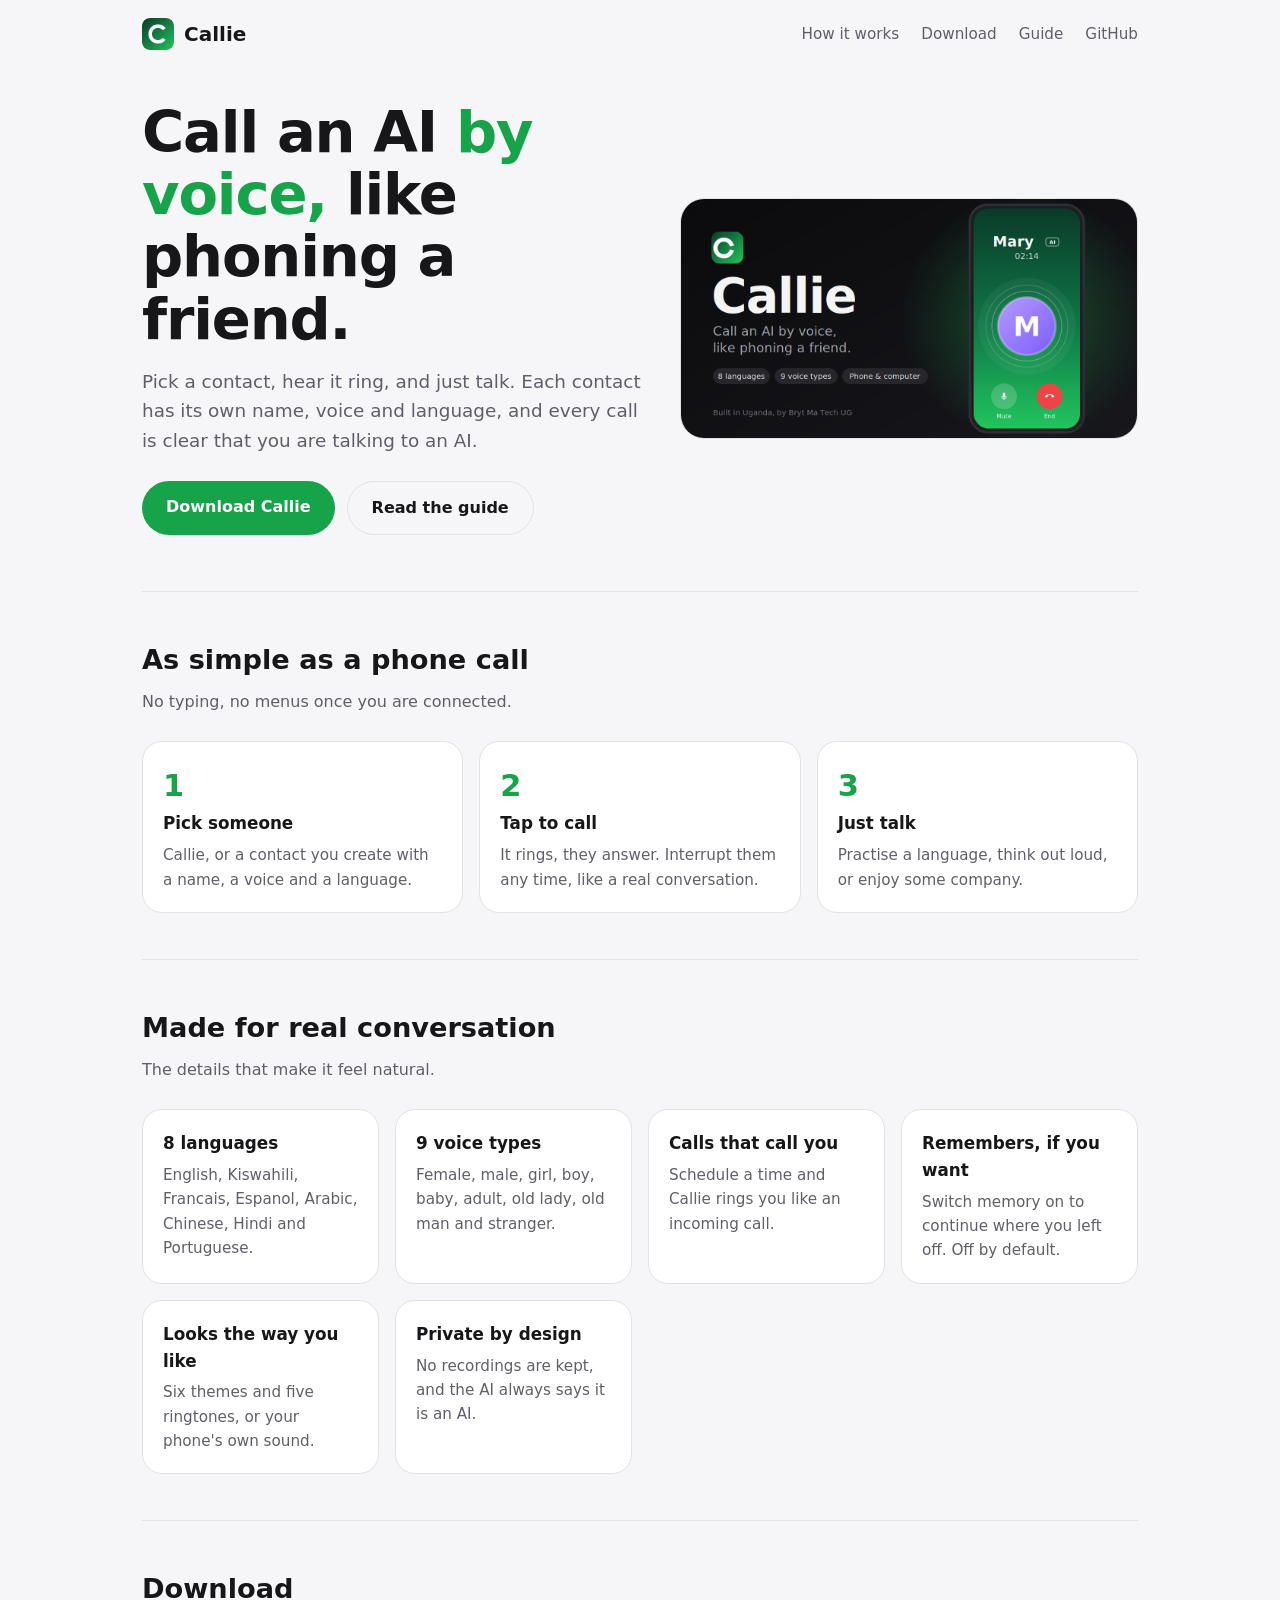
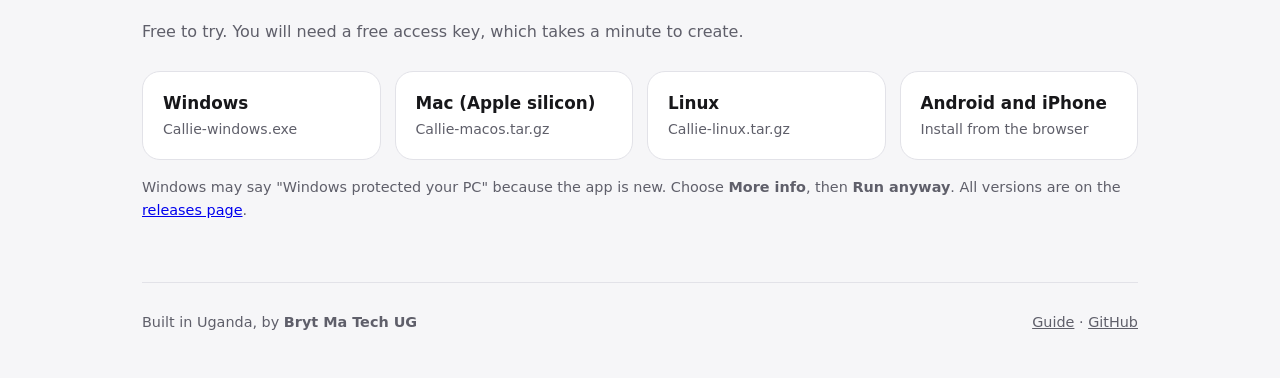
==== docs/index.html @ f7118986 "Callie v26" ====
<!doctype html>
<html lang="en">
<head>
<meta charset="utf-8">
<meta name="viewport" content="width=device-width, initial-scale=1">
<title>Callie - call an AI by voice</title>
<meta name="description" content="Callie lets you talk with friendly AI companions by voice, as simply as making a phone call.">
<meta property="og:title" content="Callie"><meta property="og:description" content="Call an AI by voice, like phoning a friend."><meta property="og:image" content="hero.png">
<link rel="icon" href="icon.png">
<style>
:root{--bg:#0b0b0d;--panel:#141417;--line:#26262b;--ink:#f4f4f5;--mute:#a1a1aa;--accent:#22c55e;--on:#04210f}
@media (prefers-color-scheme:light){:root{--bg:#f6f6f8;--panel:#fff;--line:#e2e2e8;--ink:#17171a;--mute:#5f5f6a;--accent:#16a34a;--on:#fff}}
*{box-sizing:border-box}html{scroll-behavior:smooth}
body{margin:0;background:var(--bg);color:var(--ink);font-family:system-ui,-apple-system,Segoe UI,sans-serif;line-height:1.6}
.wrap{max-width:1040px;margin:0 auto;padding:0 22px}
nav{display:flex;align-items:center;justify-content:space-between;padding:18px 0}
.logo{display:flex;align-items:center;gap:10px;font-weight:700;font-size:1.25rem;color:inherit;text-decoration:none}.logo img{width:32px;height:32px;border-radius:8px}
nav a.l{color:var(--mute);text-decoration:none;margin-left:22px;font-size:.95rem}
.hero{display:grid;grid-template-columns:1.05fr .95fr;gap:32px;align-items:center;padding:34px 0 56px}
@media(max-width:820px){.hero{grid-template-columns:1fr}nav a.l{display:none}}
h1{font-size:clamp(2.2rem,5.2vw,3.6rem);line-height:1.08;margin:0 0 16px;letter-spacing:-.02em}h1 em{font-style:normal;color:var(--accent)}
.lead{color:var(--mute);font-size:1.15rem;max-width:32em;margin:0 0 26px}
.btns{display:flex;gap:12px;flex-wrap:wrap}
.btn{display:inline-block;padding:13px 24px;border-radius:999px;font-weight:600;text-decoration:none;background:var(--accent);color:var(--on)}
.btn.o{background:none;border:1px solid var(--line);color:var(--ink)}
.hero img.pic{width:100%;height:auto;border-radius:24px;border:1px solid var(--line)}
section{padding:46px 0;border-top:1px solid var(--line)}h2{font-size:1.7rem;margin:0 0 8px}.sub{color:var(--mute);margin:0 0 26px}
.grid{display:grid;grid-template-columns:repeat(auto-fit,minmax(220px,1fr));gap:16px}
.card{background:var(--panel);border:1px solid var(--line);border-radius:20px;padding:20px}.card h3{margin:0 0 6px;font-size:1.05rem}.card p{margin:0;color:var(--mute);font-size:.95rem}
.num{font-size:1.9rem;font-weight:700;color:var(--accent)}
.dl{display:grid;grid-template-columns:repeat(auto-fit,minmax(200px,1fr));gap:14px}
.dl a{display:flex;flex-direction:column;gap:2px;padding:18px 20px;border-radius:18px;background:var(--panel);border:1px solid var(--line);color:inherit;text-decoration:none}
.dl a:hover{border-color:var(--accent)}.dl b{font-size:1.05rem}.dl span{color:var(--mute);font-size:.88rem}
.note{color:var(--mute);font-size:.9rem;margin-top:16px}
footer{border-top:1px solid var(--line);padding:28px 0 44px;color:var(--mute);font-size:.9rem;display:flex;justify-content:space-between;flex-wrap:wrap;gap:10px}footer a{color:inherit}
</style>
</head>
<body>
<div class="wrap">
  <nav><a class="logo" href="#"><img src="icon.png" alt="">Callie</a>
    <div><a class="l" href="#how">How it works</a><a class="l" href="#download">Download</a><a class="l" href="GUIDE.md">Guide</a><a class="l" href="https://github.com/muhumuza684/callie">GitHub</a></div></nav>

  <div class="hero">
    <div>
      <h1>Call an AI <em>by voice,</em> like phoning a friend.</h1>
      <p class="lead">Pick a contact, hear it ring, and just talk. Each contact has its own name, voice and language, and every call is clear that you are talking to an AI.</p>
      <div class="btns"><a class="btn" href="#download">Download Callie</a><a class="btn o" href="GUIDE.md">Read the guide</a></div>
    </div>
    <img class="pic" src="hero.png" alt="Callie on a call with Mary">
  </div>

  <section id="how">
    <h2>As simple as a phone call</h2><p class="sub">No typing, no menus once you are connected.</p>
    <div class="grid">
      <div class="card"><div class="num">1</div><h3>Pick someone</h3><p>Callie, or a contact you create with a name, a voice and a language.</p></div>
      <div class="card"><div class="num">2</div><h3>Tap to call</h3><p>It rings, they answer. Interrupt them any time, like a real conversation.</p></div>
      <div class="card"><div class="num">3</div><h3>Just talk</h3><p>Practise a language, think out loud, or enjoy some company.</p></div>
    </div>
  </section>

  <section>
    <h2>Made for real conversation</h2><p class="sub">The details that make it feel natural.</p>
    <div class="grid">
      <div class="card"><h3>8 languages</h3><p>English, Kiswahili, Francais, Espanol, Arabic, Chinese, Hindi and Portuguese.</p></div>
      <div class="card"><h3>9 voice types</h3><p>Female, male, girl, boy, baby, adult, old lady, old man and stranger.</p></div>
      <div class="card"><h3>Calls that call you</h3><p>Schedule a time and Callie rings you like an incoming call.</p></div>
      <div class="card"><h3>Remembers, if you want</h3><p>Switch memory on to continue where you left off. Off by default.</p></div>
      <div class="card"><h3>Looks the way you like</h3><p>Six themes and five ringtones, or your phone's own sound.</p></div>
      <div class="card"><h3>Private by design</h3><p>No recordings are kept, and the AI always says it is an AI.</p></div>
    </div>
  </section>

  <section id="download">
    <h2>Download</h2><p class="sub">Free to try. You will need a free access key, which takes a minute to create.</p>
    <div class="dl">
      <a href="https://github.com/muhumuza684/callie/releases/latest/download/Callie-windows.exe"><b>Windows</b><span>Callie-windows.exe</span></a>
      <a href="https://github.com/muhumuza684/callie/releases/latest/download/Callie-macos.tar.gz"><b>Mac (Apple silicon)</b><span>Callie-macos.tar.gz</span></a>
      <a href="https://github.com/muhumuza684/callie/releases/latest/download/Callie-linux.tar.gz"><b>Linux</b><span>Callie-linux.tar.gz</span></a>
      <a href="GUIDE.md#use-it-on-your-phone"><b>Android and iPhone</b><span>Install from the browser</span></a>
    </div>
    <p class="note">Windows may say "Windows protected your PC" because the app is new. Choose <b>More info</b>, then <b>Run anyway</b>. All versions are on the <a href="https://github.com/muhumuza684/callie/releases">releases page</a>.</p>
  </section>

  <footer><div>Built in Uganda, by <b>Bryt Ma Tech UG</b></div><div><a href="GUIDE.md">Guide</a> &middot; <a href="https://github.com/muhumuza684/callie">GitHub</a></div></footer>
</div>
</body>
</html>
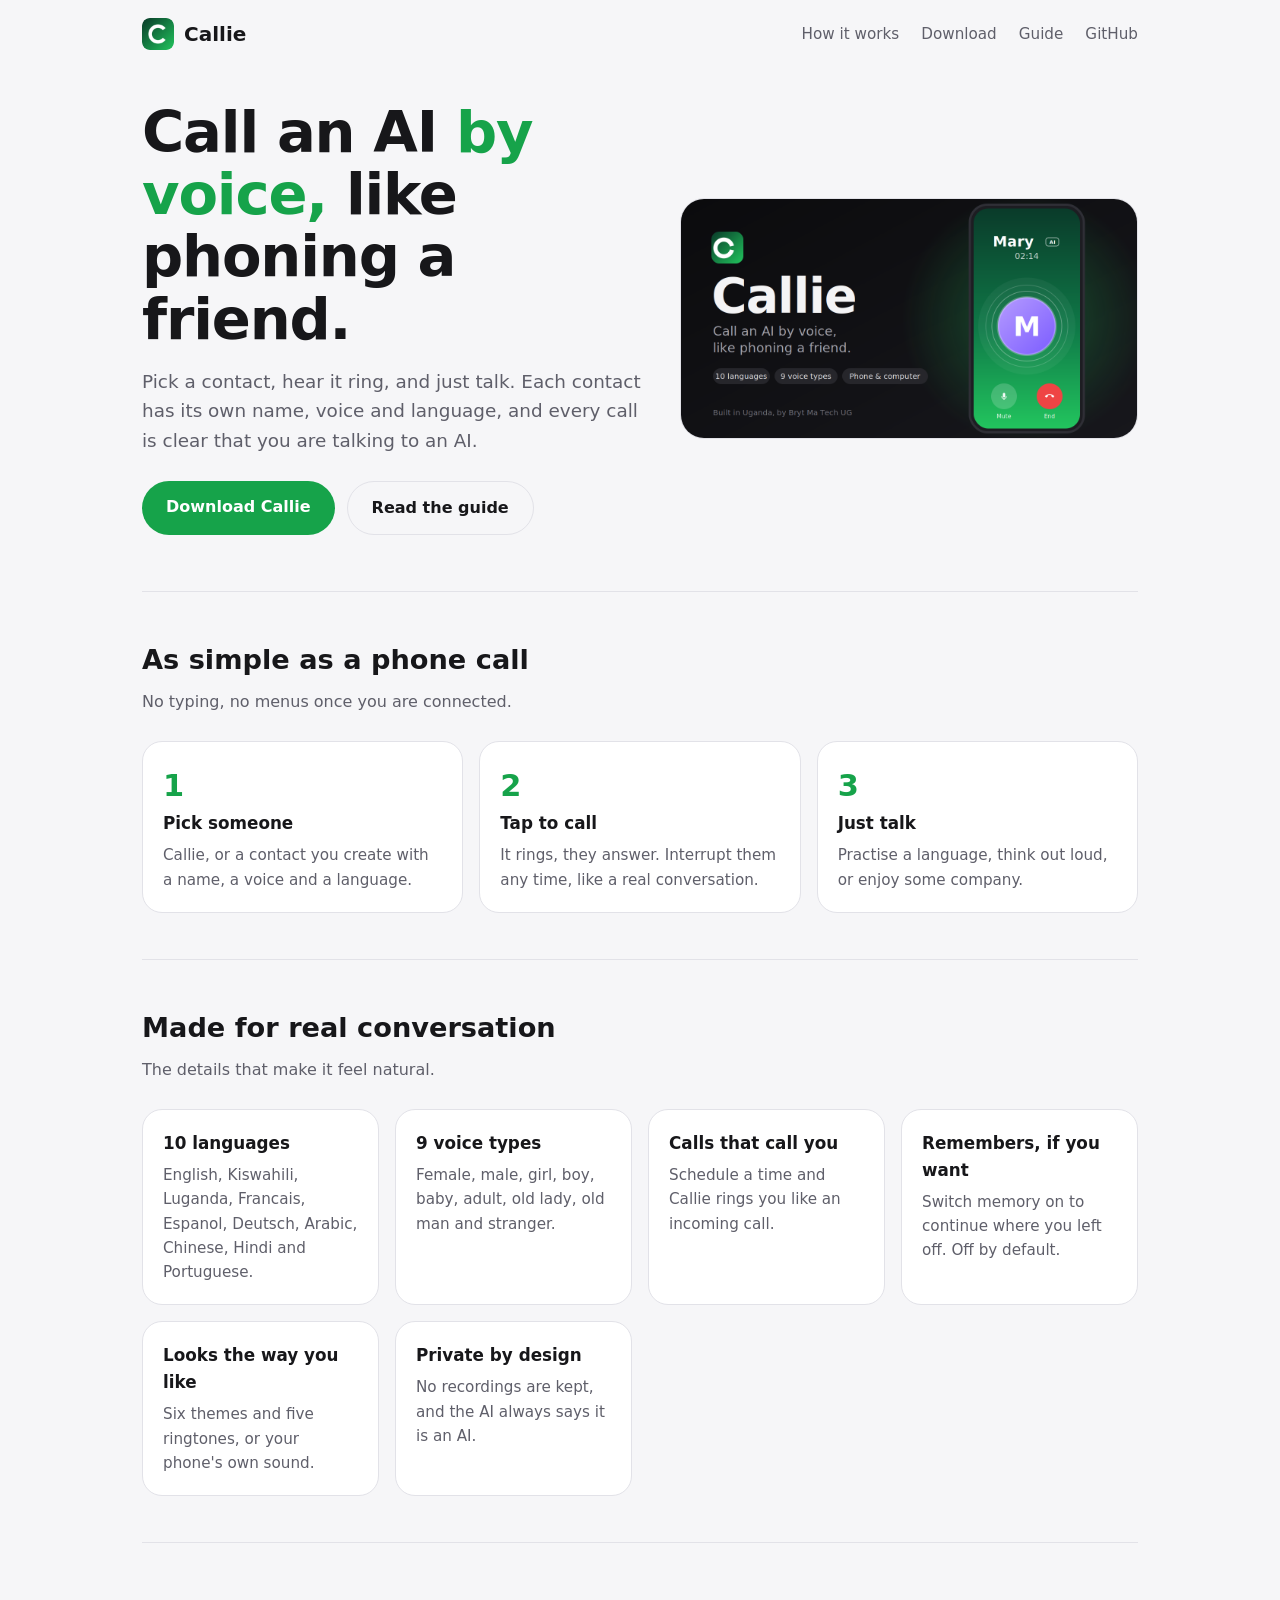
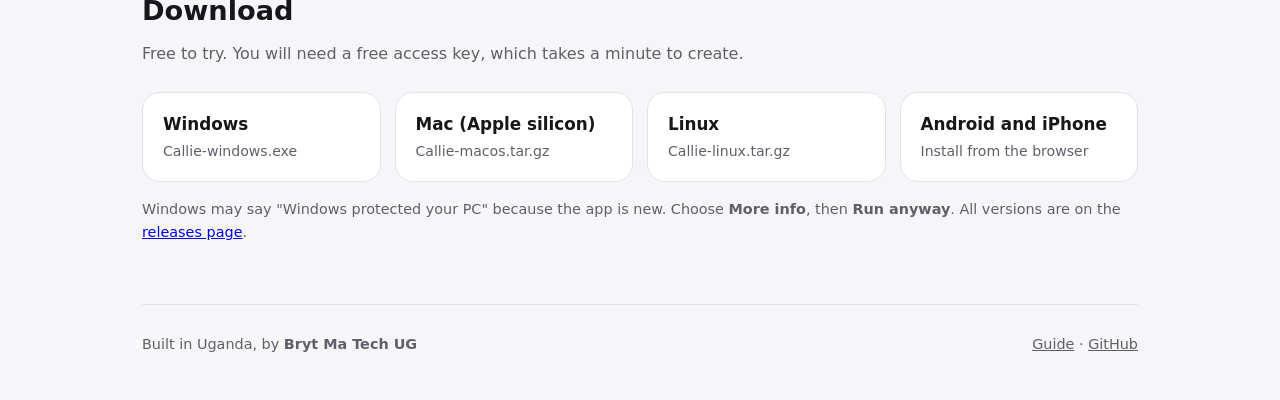
==== commit 8fc080e2: "Callie v29" ====
--- a/docs/index.html
+++ b/docs/index.html
@@ -61,7 +61,7 @@
   <section>
     <h2>Made for real conversation</h2><p class="sub">The details that make it feel natural.</p>
     <div class="grid">
-      <div class="card"><h3>8 languages</h3><p>English, Kiswahili, Francais, Espanol, Arabic, Chinese, Hindi and Portuguese.</p></div>
+      <div class="card"><h3>10 languages</h3><p>English, Kiswahili, Luganda, Francais, Espanol, Deutsch, Arabic, Chinese, Hindi and Portuguese.</p></div>
       <div class="card"><h3>9 voice types</h3><p>Female, male, girl, boy, baby, adult, old lady, old man and stranger.</p></div>
       <div class="card"><h3>Calls that call you</h3><p>Schedule a time and Callie rings you like an incoming call.</p></div>
       <div class="card"><h3>Remembers, if you want</h3><p>Switch memory on to continue where you left off. Off by default.</p></div>
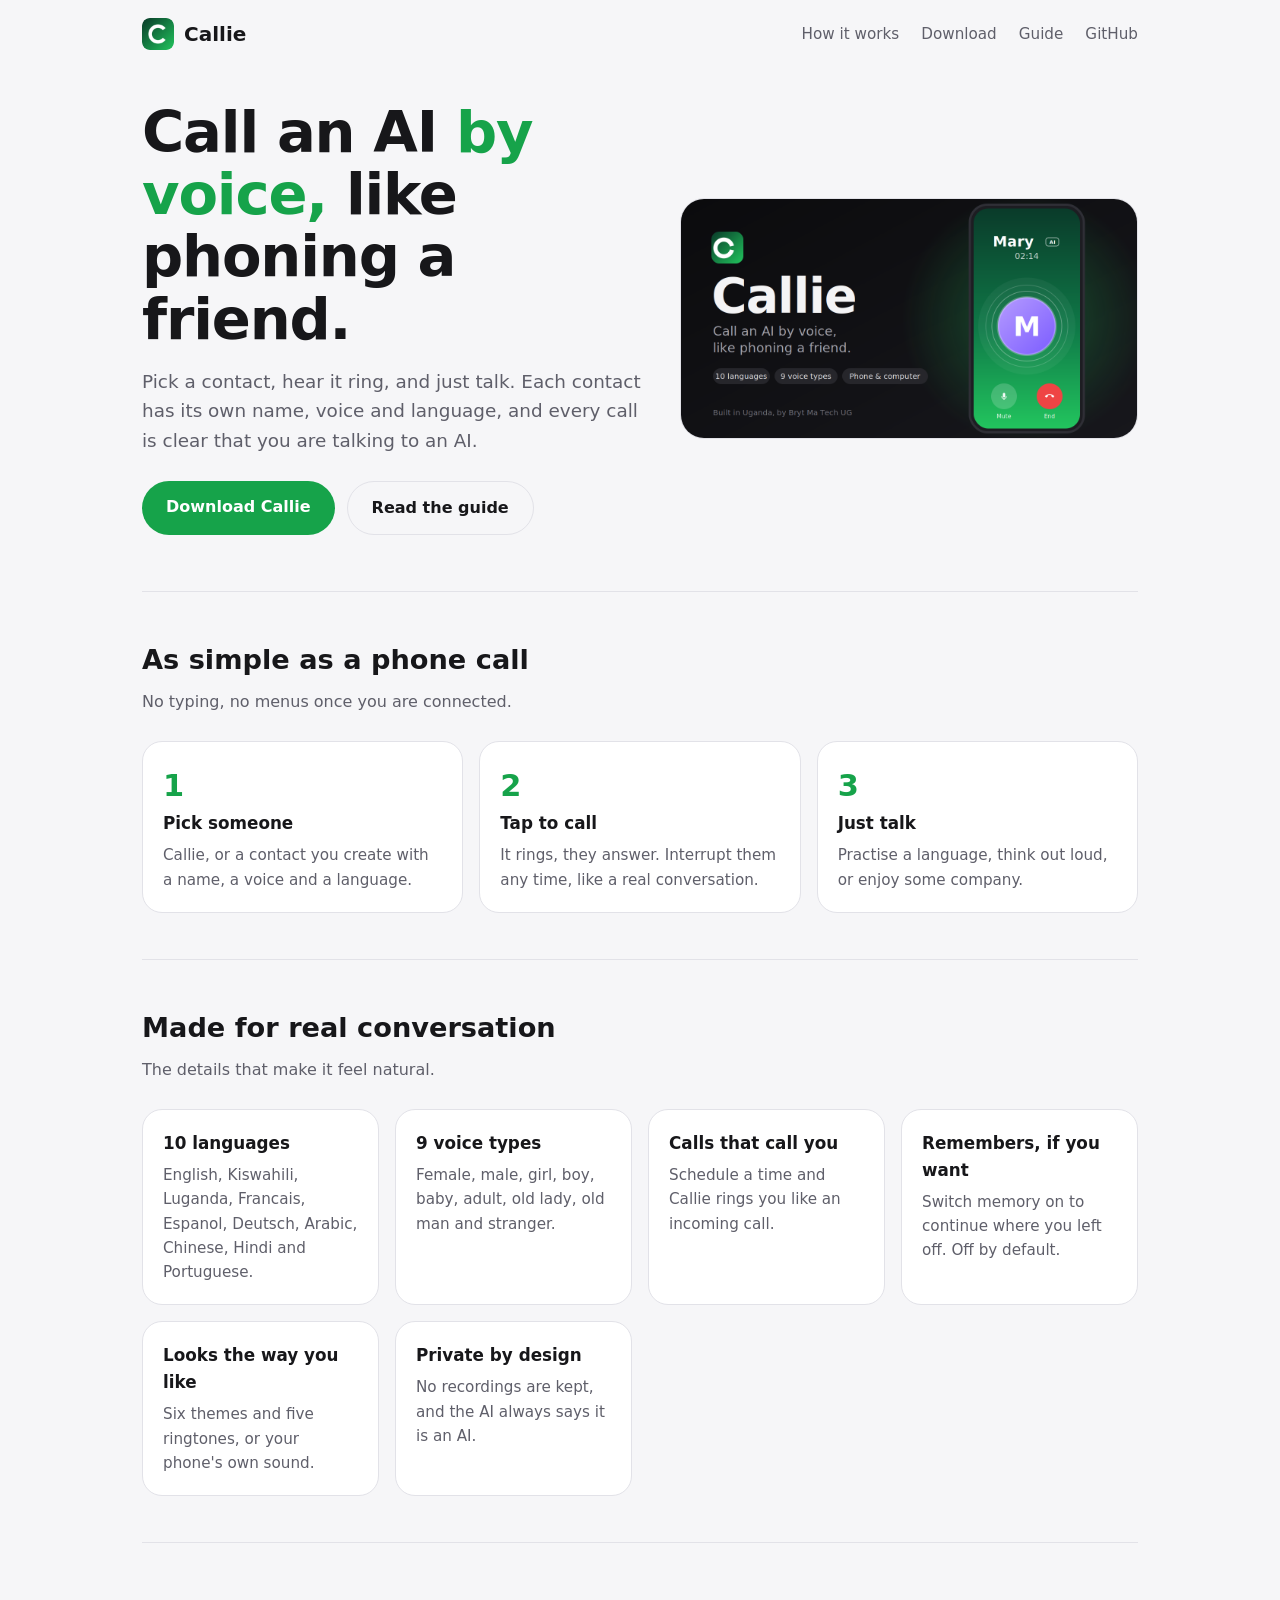
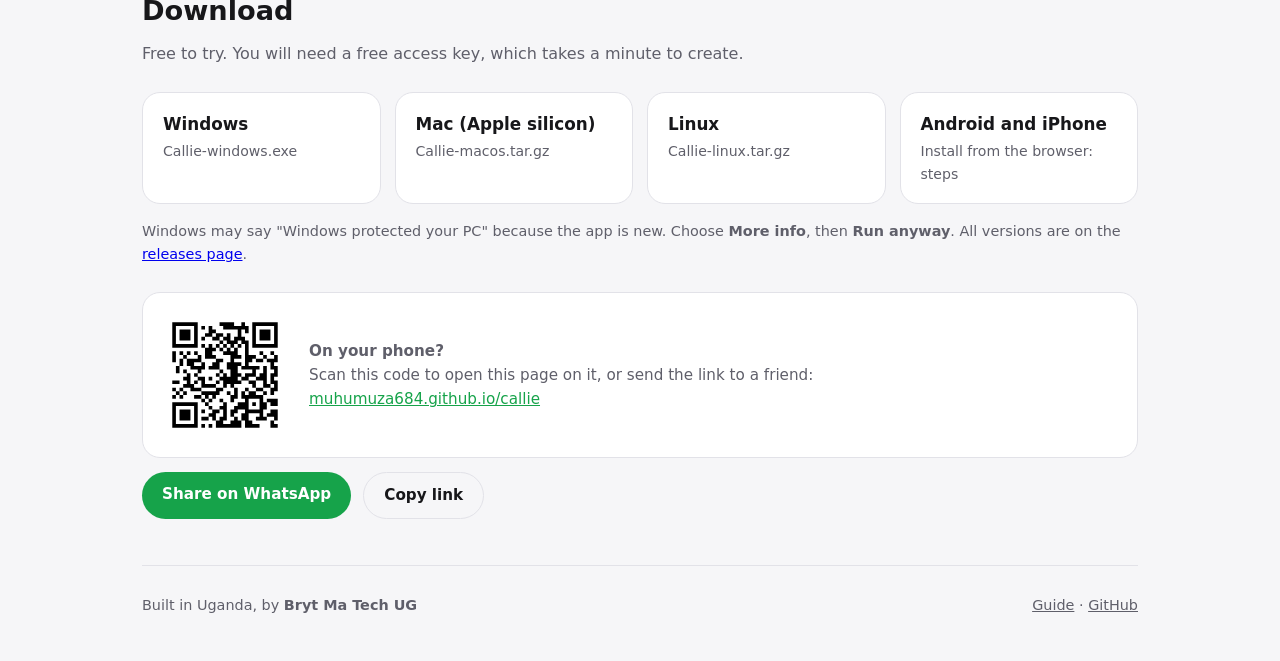
==== commit 4dc51842: "Callie v32" ====
--- a/docs/index.html
+++ b/docs/index.html
@@ -32,19 +32,21 @@
 .dl a{display:flex;flex-direction:column;gap:2px;padding:18px 20px;border-radius:18px;background:var(--panel);border:1px solid var(--line);color:inherit;text-decoration:none}
 .dl a:hover{border-color:var(--accent)}.dl b{font-size:1.05rem}.dl span{color:var(--mute);font-size:.88rem}
 .note{color:var(--mute);font-size:.9rem;margin-top:16px}
+.share{display:flex;gap:12px;flex-wrap:wrap;margin-top:14px}.share .btn{padding:10px 20px;font-size:.95rem}
+.qr{display:flex;gap:18px;align-items:center;margin-top:26px;padding:16px;background:var(--panel);border:1px solid var(--line);border-radius:18px}.qr img{background:#fff;border-radius:10px;padding:6px;flex:none}.qr p{margin:0;color:var(--mute);font-size:.95rem}.qr a{color:var(--accent)}@media (max-width:480px){.qr{flex-direction:column;text-align:center}}
 footer{border-top:1px solid var(--line);padding:28px 0 44px;color:var(--mute);font-size:.9rem;display:flex;justify-content:space-between;flex-wrap:wrap;gap:10px}footer a{color:inherit}
 </style>
 </head>
 <body>
 <div class="wrap">
   <nav><a class="logo" href="#"><img src="icon.png" alt="">Callie</a>
-    <div><a class="l" href="#how">How it works</a><a class="l" href="#download">Download</a><a class="l" href="GUIDE.md">Guide</a><a class="l" href="https://github.com/muhumuza684/callie">GitHub</a></div></nav>
+    <div><a class="l" href="#how">How it works</a><a class="l" href="#download">Download</a><a class="l" href="guide.html">Guide</a><a class="l" href="https://github.com/muhumuza684/callie">GitHub</a></div></nav>
 
   <div class="hero">
     <div>
       <h1>Call an AI <em>by voice,</em> like phoning a friend.</h1>
       <p class="lead">Pick a contact, hear it ring, and just talk. Each contact has its own name, voice and language, and every call is clear that you are talking to an AI.</p>
-      <div class="btns"><a class="btn" href="#download">Download Callie</a><a class="btn o" href="GUIDE.md">Read the guide</a></div>
+      <div class="btns"><a class="btn" href="#download">Download Callie</a><a class="btn o" href="guide.html">Read the guide</a></div>
     </div>
     <img class="pic" src="hero.png" alt="Callie on a call with Mary">
   </div>
@@ -76,12 +78,28 @@
       <a href="https://github.com/muhumuza684/callie/releases/latest/download/Callie-windows.exe"><b>Windows</b><span>Callie-windows.exe</span></a>
       <a href="https://github.com/muhumuza684/callie/releases/latest/download/Callie-macos.tar.gz"><b>Mac (Apple silicon)</b><span>Callie-macos.tar.gz</span></a>
       <a href="https://github.com/muhumuza684/callie/releases/latest/download/Callie-linux.tar.gz"><b>Linux</b><span>Callie-linux.tar.gz</span></a>
-      <a href="GUIDE.md#use-it-on-your-phone"><b>Android and iPhone</b><span>Install from the browser</span></a>
+      <a id="phoneBtn" href="phone.html"><b>Android and iPhone</b><span>Install from the browser: steps</span></a>
     </div>
     <p class="note">Windows may say "Windows protected your PC" because the app is new. Choose <b>More info</b>, then <b>Run anyway</b>. All versions are on the <a href="https://github.com/muhumuza684/callie/releases">releases page</a>.</p>
+    <div class="qr"><img src="qr.svg" width="132" height="132" alt="QR code that opens this page"><p><b>On your phone?</b><br>Scan this code to open this page on it, or send the link to a friend:<br><a href="https://muhumuza684.github.io/callie/">muhumuza684.github.io/callie</a></p></div>
+    <div class="share"><a class="btn" id="wa" href="#">Share on WhatsApp</a><a class="btn o" id="copy" href="#">Copy link</a></div>
   </section>
 
-  <footer><div>Built in Uganda, by <b>Bryt Ma Tech UG</b></div><div><a href="GUIDE.md">Guide</a> &middot; <a href="https://github.com/muhumuza684/callie">GitHub</a></div></footer>
+  <footer><div>Built in Uganda, by <b>Bryt Ma Tech UG</b></div><div><a href="guide.html">Guide</a> &middot; <a href="https://github.com/muhumuza684/callie">GitHub</a></div></footer>
 </div>
+<script>
+// Put your always-on Callie address here (it must start with https://). While it is empty, the phone button opens the install steps.
+const APP_URL = "";
+const SITE = "https://muhumuza684.github.io/callie/";
+const btn = document.getElementById("phoneBtn");
+if (APP_URL) { btn.href = APP_URL; btn.target = "_blank"; btn.rel = "noopener"; btn.querySelector("span").textContent = "Open Callie in your browser"; }
+const msg = "Try Callie: call an AI by voice, like phoning a friend. " + SITE;
+document.getElementById("wa").href = "https://wa.me/?text=" + encodeURIComponent(msg);
+document.getElementById("copy").addEventListener("click", async e => {
+  e.preventDefault();
+  try { if (navigator.share) { await navigator.share({ title: "Callie", text: msg, url: SITE }); return; } } catch (_) { return; }
+  try { await navigator.clipboard.writeText(SITE); e.target.textContent = "Link copied"; } catch (_) { window.prompt("Copy this link:", SITE); }
+});
+</script>
 </body>
 </html>
